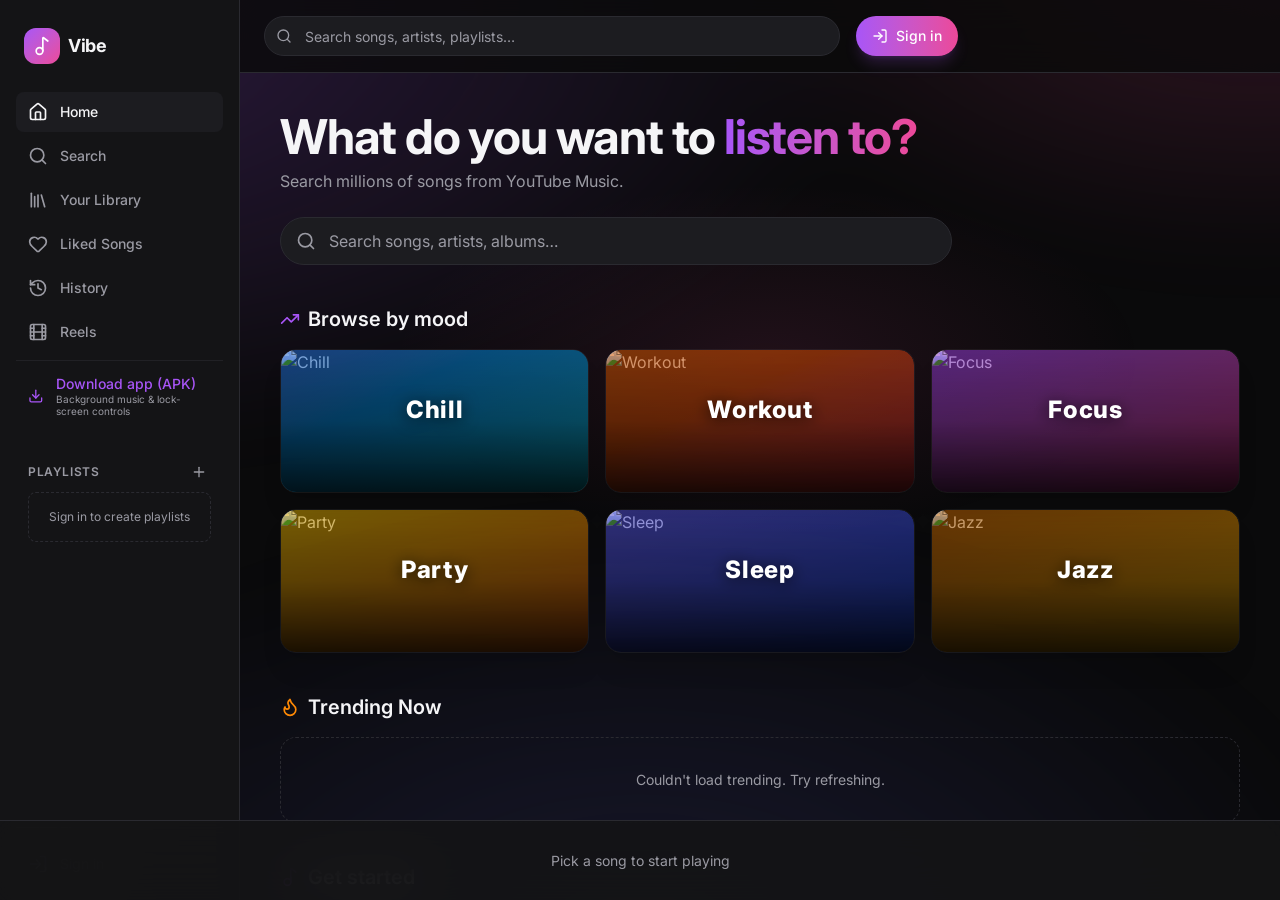
==== index.html @ f63438b2 "Deploy 2026-10-21T13:53Z" ====
<!doctype html>
<html lang="en">
  <head>
    <meta charset="UTF-8" />
    <link rel="icon" type="image/svg+xml" href="/favicon.svg" />
    <link rel="manifest" href="/manifest.webmanifest" />
    <meta name="viewport" content="width=device-width, initial-scale=1.0, viewport-fit=cover" />
    <title>Vibe — Music</title>
    <meta name="mobile-web-app-capable" content="yes" />
    <meta name="apple-mobile-web-app-capable" content="yes" />
    <meta name="apple-mobile-web-app-status-bar-style" content="black-translucent" />
    <meta name="apple-mobile-web-app-title" content="Vibe" />
    <link rel="apple-touch-icon" href="/icons/apple-touch-icon.png" />
    <meta name="description" content="Vibe Music — search, play, and collect your favorite songs from YouTube Music. Create playlists, like tracks, and listen anywhere." />
    <meta name="theme-color" content="#a855f7" />
    <meta property="og:title" content="Vibe — Music" />
    <meta property="og:description" content="Search, play, and collect your favorite songs from YouTube Music." />
    <meta property="og:type" content="website" />
    <meta property="og:url" content="https://music.modhub.eu.org" />
    <meta property="og:image" content="https://music.modhub.eu.org/og-image.png" />
    <meta name="twitter:card" content="summary_large_image" />
    <meta name="twitter:title" content="Vibe — Music" />
    <meta name="twitter:description" content="Search, play, and collect your favorite songs from YouTube Music." />
    <link rel="canonical" href="https://music.modhub.eu.org" />
    <link rel="preconnect" href="https://fonts.googleapis.com" />
    <link rel="preconnect" href="https://fonts.gstatic.com" crossorigin />
    <link href="https://fonts.googleapis.com/css2?family=Inter:wght@400;500;600;700;800&display=swap" rel="stylesheet" />
    <script type="module" crossorigin src="/assets/index-BEentxpE.js"></script>
    <link rel="stylesheet" crossorigin href="/assets/index-O34s4VOb.css">
  </head>
  <body>
    <div id="root"></div>
  </body>
</html>
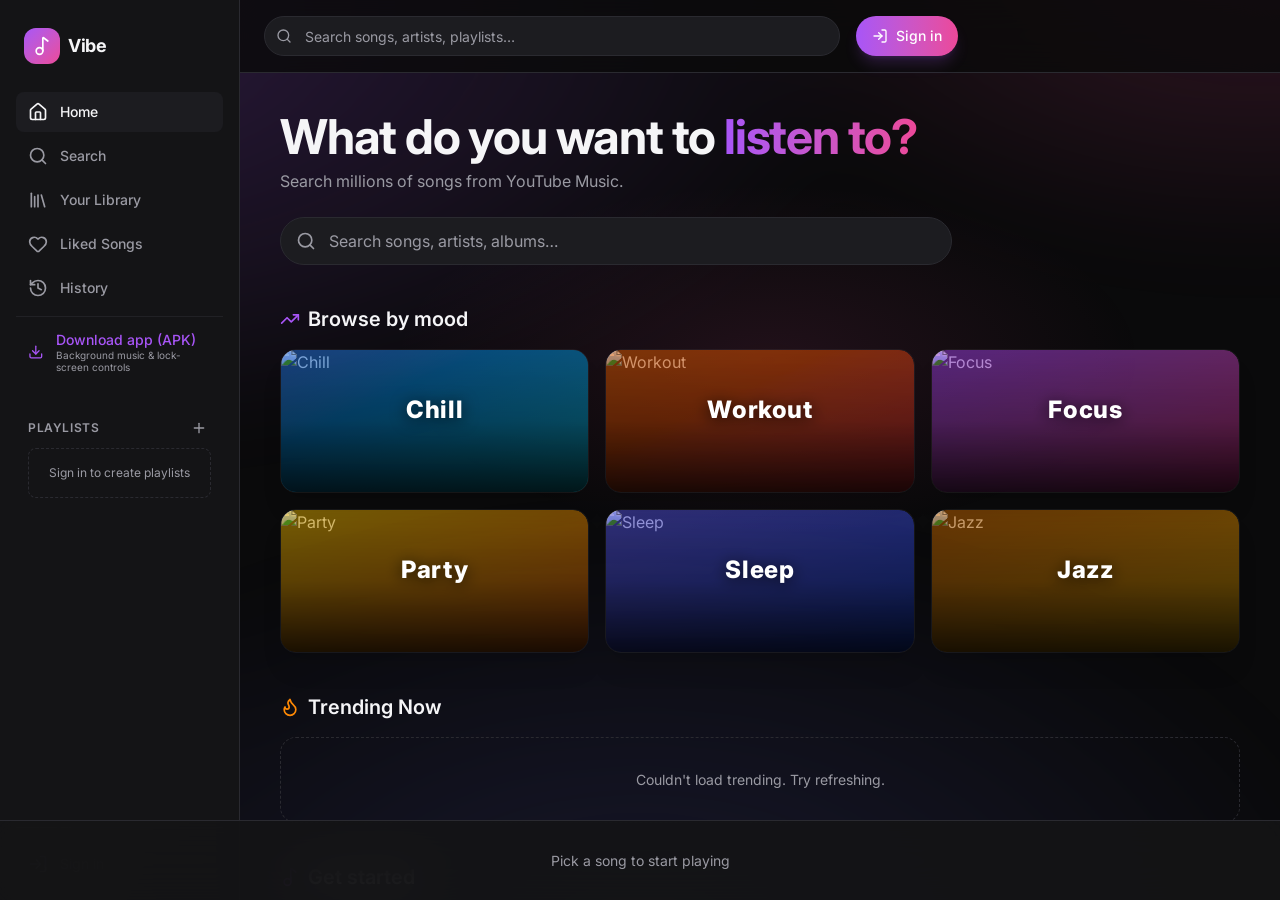
==== commit e683e3c5: "Deploy 2026-10-21T17:38Z" ====
--- a/index.html
+++ b/index.html
@@ -25,8 +25,8 @@
     <link rel="preconnect" href="https://fonts.googleapis.com" />
     <link rel="preconnect" href="https://fonts.gstatic.com" crossorigin />
     <link href="https://fonts.googleapis.com/css2?family=Inter:wght@400;500;600;700;800&display=swap" rel="stylesheet" />
-    <script type="module" crossorigin src="/assets/index-BEentxpE.js"></script>
-    <link rel="stylesheet" crossorigin href="/assets/index-O34s4VOb.css">
+    <script type="module" crossorigin src="/assets/index-B-rxiZop.js"></script>
+    <link rel="stylesheet" crossorigin href="/assets/index-B0Cyg6VO.css">
   </head>
   <body>
     <div id="root"></div>
--- a/assets/index-B0Cyg6VO.css
+++ b/assets/index-B0Cyg6VO.css
@@ -0,0 +1,2 @@
+/*! tailwindcss v4.3.3 | MIT License | https://tailwindcss.com */
+@layer properties{@supports (((-webkit-hyphens:none)) and (not (margin-trim:inline))) or ((-moz-orient:inline) and (not (color:rgb(from red r g b)))){*,:before,:after,::backdrop{--tw-translate-x:0;--tw-translate-y:0;--tw-translate-z:0;--tw-scale-x:1;--tw-scale-y:1;--tw-scale-z:1;--tw-rotate-x:initial;--tw-rotate-y:initial;--tw-rotate-z:initial;--tw-skew-x:initial;--tw-skew-y:initial;--tw-border-style:solid;--tw-gradient-position:initial;--tw-gradient-from:#0000;--tw-gradient-via:#0000;--tw-gradient-to:#0000;--tw-gradient-stops:initial;--tw-gradient-via-stops:initial;--tw-gradient-from-position:0%;--tw-gradient-via-position:50%;--tw-gradient-to-position:100%;--tw-leading:initial;--tw-font-weight:initial;--tw-tracking:initial;--tw-ordinal:initial;--tw-slashed-zero:initial;--tw-numeric-figure:initial;--tw-numeric-spacing:initial;--tw-numeric-fraction:initial;--tw-shadow:0 0 #0000;--tw-shadow-color:initial;--tw-shadow-alpha:100%;--tw-inset-shadow:0 0 #0000;--tw-inset-shadow-color:initial;--tw-inset-shadow-alpha:100%;--tw-ring-color:initial;--tw-ring-shadow:0 0 #0000;--tw-inset-ring-color:initial;--tw-inset-ring-shadow:0 0 #0000;--tw-ring-inset:initial;--tw-ring-offset-width:0px;--tw-ring-offset-color:#fff;--tw-ring-offset-shadow:0 0 #0000;--tw-outline-style:solid;--tw-blur:initial;--tw-brightness:initial;--tw-contrast:initial;--tw-grayscale:initial;--tw-hue-rotate:initial;--tw-invert:initial;--tw-opacity:initial;--tw-saturate:initial;--tw-sepia:initial;--tw-drop-shadow:initial;--tw-drop-shadow-color:initial;--tw-drop-shadow-alpha:100%;--tw-drop-shadow-size:initial;--tw-backdrop-blur:initial;--tw-backdrop-brightness:initial;--tw-backdrop-contrast:initial;--tw-backdrop-grayscale:initial;--tw-backdrop-hue-rotate:initial;--tw-backdrop-invert:initial;--tw-backdrop-opacity:initial;--tw-backdrop-saturate:initial;--tw-backdrop-sepia:initial;--tw-duration:initial}}}@layer theme{:root,:host{--font-sans:"Inter", ui-sans-serif, system-ui, sans-serif;--font-mono:ui-monospace, SFMono-Regular, Menlo, Monaco, Consolas, "Liberation Mono", "Courier New", monospace;--color-red-400:oklch(70.4% .191 22.216);--color-red-500:oklch(63.7% .237 25.331);--color-orange-400:oklch(75% .183 55.934);--color-orange-500:oklch(70.5% .213 47.604);--color-amber-600:oklch(66.6% .179 58.318);--color-yellow-300:oklch(90.5% .182 98.111);--color-yellow-400:oklch(85.2% .199 91.936);--color-yellow-500:oklch(79.5% .184 86.047);--color-green-400:oklch(79.2% .209 151.711);--color-green-500:oklch(72.3% .219 149.579);--color-cyan-400:oklch(78.9% .154 211.53);--color-blue-500:oklch(62.3% .214 259.815);--color-blue-700:oklch(48.8% .243 264.376);--color-indigo-500:oklch(58.5% .233 277.117);--color-purple-500:oklch(62.7% .265 303.9);--color-pink-400:oklch(71.8% .202 349.761);--color-pink-500:oklch(65.6% .241 354.308);--color-black:#000;--color-white:#fff;--spacing:.25rem;--container-sm:24rem;--container-md:28rem;--container-xl:36rem;--container-2xl:42rem;--container-6xl:72rem;--text-xs:.75rem;--text-xs--line-height:calc(1 / .75);--text-sm:.875rem;--text-sm--line-height:calc(1.25 / .875);--text-base:1rem;--text-base--line-height:calc(1.5 / 1);--text-lg:1.125rem;--text-lg--line-height:calc(1.75 / 1.125);--text-xl:1.25rem;--text-xl--line-height:calc(1.75 / 1.25);--text-2xl:1.5rem;--text-2xl--line-height:calc(2 / 1.5);--text-3xl:1.875rem;--text-3xl--line-height:calc(2.25 / 1.875);--text-4xl:2.25rem;--text-4xl--line-height:calc(2.5 / 2.25);--text-5xl:3rem;--text-5xl--line-height:1;--font-weight-normal:400;--font-weight-medium:500;--font-weight-semibold:600;--font-weight-bold:700;--font-weight-extrabold:800;--tracking-tight:-.025em;--tracking-wide:.025em;--tracking-wider:.05em;--leading-tight:1.25;--radius-md:.375rem;--radius-lg:.5rem;--radius-xl:.75rem;--radius-2xl:1rem;--radius-3xl:1.5rem;--animate-spin:spin 1s linear infinite;--animate-pulse:pulse 2s cubic-bezier(.4, 0, .6, 1) infinite;--blur-sm:8px;--blur-xl:24px;--blur-3xl:64px;--default-transition-duration:.15s;--default-transition-timing-function:cubic-bezier(.4, 0, .2, 1);--default-font-family:var(--font-sans);--default-mono-font-family:var(--font-mono);--color-bg:#0a0a0b;--color-surface:#141416;--color-surface-2:#1c1c20;--color-border:#2a2a30;--color-text:#f5f5f7;--color-muted:#9a9aa3;--color-accent:#a855f7;--color-accent-2:#ec4899;--color-accent-soft:#a855f720}}@layer base{*,:after,:before,::backdrop{box-sizing:border-box;border:0 solid;margin:0;padding:0}::file-selector-button{box-sizing:border-box;border:0 solid;margin:0;padding:0}html,:host{-webkit-text-size-adjust:100%;tab-size:4;line-height:1.5;font-family:var(--default-font-family,-apple-system, BlinkMacSystemFont, "Segoe UI", Roboto, "Helvetica Neue", "Noto Sans", Arial, sans-serif, "Apple Color Emoji", "Segoe UI Emoji", "Segoe UI Symbol", "Noto Color Emoji");font-feature-settings:var(--default-font-feature-settings,normal);font-variation-settings:var(--default-font-variation-settings,normal);-webkit-tap-highlight-color:transparent}hr{height:0;color:inherit;border-top-width:1px}abbr:where([title]){-webkit-text-decoration:underline dotted;text-decoration:underline dotted}h1,h2,h3,h4,h5,h6{font-size:inherit;font-weight:inherit}a{color:inherit;-webkit-text-decoration:inherit;-webkit-text-decoration:inherit;-webkit-text-decoration:inherit;-webkit-text-decoration:inherit;text-decoration:inherit}b,strong{font-weight:bolder}code,kbd,samp,pre{font-family:var(--default-mono-font-family,ui-monospace, SFMono-Regular, Menlo, Monaco, Consolas, "Liberation Mono", "Courier New", monospace);font-feature-settings:var(--default-mono-font-feature-settings,normal);font-variation-settings:var(--default-mono-font-variation-settings,normal);font-size:1em}small{font-size:80%}sub,sup{vertical-align:baseline;font-size:75%;line-height:0;position:relative}sub{bottom:-.25em}sup{top:-.5em}table{text-indent:0;border-color:inherit;border-collapse:collapse}:-moz-focusring:where(:not(iframe)){outline:auto}progress{vertical-align:baseline}summary{display:list-item}ol,ul,menu{list-style:none}img,svg,video,canvas,audio,iframe,embed,object{vertical-align:middle;display:block}img,video{max-width:100%;height:auto}button,input,select,optgroup,textarea{font:inherit;font-feature-settings:inherit;font-variation-settings:inherit;letter-spacing:inherit;color:inherit;opacity:1;background-color:#0000;border-radius:0}::file-selector-button{font:inherit;font-feature-settings:inherit;font-variation-settings:inherit;letter-spacing:inherit;color:inherit;opacity:1;background-color:#0000;border-radius:0}:where(select:is([multiple],[size])) optgroup{font-weight:bolder}:where(select:is([multiple],[size])) optgroup option{padding-inline-start:20px}::file-selector-button{margin-inline-end:4px}::placeholder{opacity:1}@supports (not ((-webkit-appearance:-apple-pay-button))) or (contain-intrinsic-size:1px){::placeholder{color:currentColor}@supports (color:color-mix(in lab, red, red)){::placeholder{color:color-mix(in oklab, currentcolor 50%, transparent)}}}textarea{resize:vertical}::-webkit-search-decoration{-webkit-appearance:none}::-webkit-date-and-time-value{min-height:1lh;text-align:inherit}::-webkit-datetime-edit{display:inline-flex}::-webkit-datetime-edit-fields-wrapper{padding:0}::-webkit-datetime-edit{padding-block:0}::-webkit-datetime-edit-year-field{padding-block:0}::-webkit-datetime-edit-month-field{padding-block:0}::-webkit-datetime-edit-day-field{padding-block:0}::-webkit-datetime-edit-hour-field{padding-block:0}::-webkit-datetime-edit-minute-field{padding-block:0}::-webkit-datetime-edit-second-field{padding-block:0}::-webkit-datetime-edit-millisecond-field{padding-block:0}::-webkit-datetime-edit-meridiem-field{padding-block:0}::-webkit-calendar-picker-indicator{line-height:1}:-moz-ui-invalid{box-shadow:none}button,input:where([type=button],[type=reset],[type=submit]){appearance:button}::file-selector-button{appearance:button}::-webkit-inner-spin-button{height:auto}::-webkit-outer-spin-button{height:auto}[hidden]:where(:not([hidden=until-found])){display:none!important}}@layer components;@layer utilities{.pointer-events-none{pointer-events:none}.invisible{visibility:hidden}.absolute{position:absolute}.fixed{position:fixed}.relative{position:relative}.static{position:static}.sticky{position:sticky}.-inset-full{inset:-100%}.inset-0{inset:0}.inset-y-0{inset-block:0}.top-0{top:0}.top-1\/2{top:50%}.top-3{top:calc(var(--spacing) * 3)}.right-0{right:0}.right-2{right:calc(var(--spacing) * 2)}.right-3{right:calc(var(--spacing) * 3)}.bottom-0{bottom:0}.bottom-3{bottom:calc(var(--spacing) * 3)}.left-0{left:0}.left-3{left:calc(var(--spacing) * 3)}.left-4{left:calc(var(--spacing) * 4)}.-z-10{z-index:calc(10 * -1)}.z-30{z-index:30}.z-40{z-index:40}.z-50{z-index:50}.z-\[60\]{z-index:60}.z-\[80\]{z-index:80}.mx-auto{margin-inline:auto}.mt-1{margin-top:var(--spacing)}.mt-2{margin-top:calc(var(--spacing) * 2)}.mt-4{margin-top:calc(var(--spacing) * 4)}.mt-6{margin-top:calc(var(--spacing) * 6)}.mt-auto{margin-top:auto}.mb-1{margin-bottom:var(--spacing)}.mb-2{margin-bottom:calc(var(--spacing) * 2)}.mb-3{margin-bottom:calc(var(--spacing) * 3)}.mb-4{margin-bottom:calc(var(--spacing) * 4)}.mb-6{margin-bottom:calc(var(--spacing) * 6)}.mb-8{margin-bottom:calc(var(--spacing) * 8)}.mb-10{margin-bottom:calc(var(--spacing) * 10)}.ml-0\.5{margin-left:calc(var(--spacing) * .5)}.flex{display:flex}.grid{display:grid}.hidden{display:none}.inline-flex{display:inline-flex}.h-0\.5{height:calc(var(--spacing) * .5)}.h-1{height:var(--spacing)}.h-1\.5{height:calc(var(--spacing) * 1.5)}.h-3{height:calc(var(--spacing) * 3)}.h-3\.5{height:calc(var(--spacing) * 3.5)}.h-4{height:calc(var(--spacing) * 4)}.h-5{height:calc(var(--spacing) * 5)}.h-6{height:calc(var(--spacing) * 6)}.h-7{height:calc(var(--spacing) * 7)}.h-8{height:calc(var(--spacing) * 8)}.h-9{height:calc(var(--spacing) * 9)}.h-10{height:calc(var(--spacing) * 10)}.h-11{height:calc(var(--spacing) * 11)}.h-12{height:calc(var(--spacing) * 12)}.h-16{height:calc(var(--spacing) * 16)}.h-36{height:calc(var(--spacing) * 36)}.h-40{height:calc(var(--spacing) * 40)}.h-dvh{height:100dvh}.h-full{height:100%}.h-px{height:1px}.max-h-60{max-height:calc(var(--spacing) * 60)}.max-h-\[70vh\]{max-height:70vh}.min-h-screen{min-height:100vh}.w-1\/2{width:50%}.w-3\.5{width:calc(var(--spacing) * 3.5)}.w-3\/4{width:75%}.w-4{width:calc(var(--spacing) * 4)}.w-5{width:calc(var(--spacing) * 5)}.w-6{width:calc(var(--spacing) * 6)}.w-7{width:calc(var(--spacing) * 7)}.w-8{width:calc(var(--spacing) * 8)}.w-9{width:calc(var(--spacing) * 9)}.w-10{width:calc(var(--spacing) * 10)}.w-11{width:calc(var(--spacing) * 11)}.w-12{width:calc(var(--spacing) * 12)}.w-16{width:calc(var(--spacing) * 16)}.w-20{width:calc(var(--spacing) * 20)}.w-40{width:calc(var(--spacing) * 40)}.w-48{width:calc(var(--spacing) * 48)}.w-60{width:calc(var(--spacing) * 60)}.w-72{width:calc(var(--spacing) * 72)}.w-full{width:100%}.w-px{width:1px}.max-w-2xl{max-width:var(--container-2xl)}.max-w-6xl{max-width:var(--container-6xl)}.max-w-\[85vw\]{max-width:85vw}.max-w-md{max-width:var(--container-md)}.max-w-sm{max-width:var(--container-sm)}.max-w-xl{max-width:var(--container-xl)}.min-w-0{min-width:0}.flex-1{flex:1}.shrink-0{flex-shrink:0}.translate-x-\[-100\%\]{--tw-translate-x:-100%;translate:var(--tw-translate-x) var(--tw-translate-y)}.-translate-y-1\/2{--tw-translate-y:calc(calc(1 / 2 * 100%) * -1);translate:var(--tw-translate-x) var(--tw-translate-y)}.translate-y-0{--tw-translate-y:0px;translate:var(--tw-translate-x) var(--tw-translate-y)}.translate-y-full{--tw-translate-y:100%;translate:var(--tw-translate-x) var(--tw-translate-y)}.scale-75{--tw-scale-x:75%;--tw-scale-y:75%;--tw-scale-z:75%;scale:var(--tw-scale-x) var(--tw-scale-y)}.scale-125{--tw-scale-x:125%;--tw-scale-y:125%;--tw-scale-z:125%;scale:var(--tw-scale-x) var(--tw-scale-y)}.skew-x-12{--tw-skew-x:skewX(12deg);transform:var(--tw-rotate-x,) var(--tw-rotate-y,) var(--tw-rotate-z,) var(--tw-skew-x,) var(--tw-skew-y,)}.transform{transform:var(--tw-rotate-x,) var(--tw-rotate-y,) var(--tw-rotate-z,) var(--tw-skew-x,) var(--tw-skew-y,)}.animate-pulse{animation:var(--animate-pulse)}.animate-spin{animation:var(--animate-spin)}.cursor-pointer{cursor:pointer}.resize-none{resize:none}.grid-cols-2{grid-template-columns:repeat(2,minmax(0,1fr))}.grid-cols-\[auto_1fr_auto\]{grid-template-columns:auto 1fr auto}.flex-col{flex-direction:column}.items-center{align-items:center}.items-end{align-items:flex-end}.items-start{align-items:flex-start}.justify-between{justify-content:space-between}.justify-center{justify-content:center}.justify-end{justify-content:flex-end}.gap-1{gap:var(--spacing)}.gap-1\.5{gap:calc(var(--spacing) * 1.5)}.gap-2{gap:calc(var(--spacing) * 2)}.gap-3{gap:calc(var(--spacing) * 3)}.gap-4{gap:calc(var(--spacing) * 4)}.gap-5{gap:calc(var(--spacing) * 5)}.gap-6{gap:calc(var(--spacing) * 6)}.gap-7{gap:calc(var(--spacing) * 7)}.truncate{text-overflow:ellipsis;white-space:nowrap;overflow:hidden}.overflow-hidden{overflow:hidden}.overflow-y-auto{overflow-y:auto}.rounded-2xl{border-radius:var(--radius-2xl)}.rounded-3xl{border-radius:var(--radius-3xl)}.rounded-full{border-radius:2147483647px}.rounded-lg{border-radius:var(--radius-lg)}.rounded-md{border-radius:var(--radius-md)}.rounded-xl{border-radius:var(--radius-xl)}.rounded-t-2xl{border-top-left-radius:var(--radius-2xl);border-top-right-radius:var(--radius-2xl)}.border{border-style:var(--tw-border-style);border-width:1px}.border-t{border-top-style:var(--tw-border-style);border-top-width:1px}.border-r{border-right-style:var(--tw-border-style);border-right-width:1px}.border-b{border-bottom-style:var(--tw-border-style);border-bottom-width:1px}.border-dashed{--tw-border-style:dashed;border-style:dashed}.border-border{border-color:var(--color-border)}.border-border\/60{border-color:#2a2a3099}@supports (color:color-mix(in lab, red, red)){.border-border\/60{border-color:color-mix(in oklab, var(--color-border) 60%, transparent)}}.border-border\/70{border-color:#2a2a30b3}@supports (color:color-mix(in lab, red, red)){.border-border\/70{border-color:color-mix(in oklab, var(--color-border) 70%, transparent)}}.border-green-500\/30{border-color:#00c7584d}@supports (color:color-mix(in lab, red, red)){.border-green-500\/30{border-color:color-mix(in oklab, var(--color-green-500) 30%, transparent)}}.border-red-500\/30{border-color:#fb2c364d}@supports (color:color-mix(in lab, red, red)){.border-red-500\/30{border-color:color-mix(in oklab, var(--color-red-500) 30%, transparent)}}.border-white\/5{border-color:#ffffff0d}@supports (color:color-mix(in lab, red, red)){.border-white\/5{border-color:color-mix(in oklab, var(--color-white) 5%, transparent)}}.border-yellow-500\/30{border-color:#edb2004d}@supports (color:color-mix(in lab, red, red)){.border-yellow-500\/30{border-color:color-mix(in oklab, var(--color-yellow-500) 30%, transparent)}}.bg-accent{background-color:var(--color-accent)}.bg-accent-soft{background-color:var(--color-accent-soft)}.bg-accent\/10{background-color:#a855f71a}@supports (color:color-mix(in lab, red, red)){.bg-accent\/10{background-color:color-mix(in oklab, var(--color-accent) 10%, transparent)}}.bg-accent\/15{background-color:#a855f726}@supports (color:color-mix(in lab, red, red)){.bg-accent\/15{background-color:color-mix(in oklab, var(--color-accent) 15%, transparent)}}.bg-bg{background-color:var(--color-bg)}.bg-bg\/80{background-color:#0a0a0bcc}@supports (color:color-mix(in lab, red, red)){.bg-bg\/80{background-color:color-mix(in oklab, var(--color-bg) 80%, transparent)}}.bg-black\/50{background-color:#00000080}@supports (color:color-mix(in lab, red, red)){.bg-black\/50{background-color:color-mix(in oklab, var(--color-black) 50%, transparent)}}.bg-black\/60{background-color:#0009}@supports (color:color-mix(in lab, red, red)){.bg-black\/60{background-color:color-mix(in oklab, var(--color-black) 60%, transparent)}}.bg-black\/70{background-color:#000000b3}@supports (color:color-mix(in lab, red, red)){.bg-black\/70{background-color:color-mix(in oklab, var(--color-black) 70%, transparent)}}.bg-black\/85{background-color:#000000d9}@supports (color:color-mix(in lab, red, red)){.bg-black\/85{background-color:color-mix(in oklab, var(--color-black) 85%, transparent)}}.bg-border{background-color:var(--color-border)}.bg-green-500\/10{background-color:#00c7581a}@supports (color:color-mix(in lab, red, red)){.bg-green-500\/10{background-color:color-mix(in oklab, var(--color-green-500) 10%, transparent)}}.bg-red-500\/10{background-color:#fb2c361a}@supports (color:color-mix(in lab, red, red)){.bg-red-500\/10{background-color:color-mix(in oklab, var(--color-red-500) 10%, transparent)}}.bg-surface{background-color:var(--color-surface)}.bg-surface-2{background-color:var(--color-surface-2)}.bg-surface\/60{background-color:#14141699}@supports (color:color-mix(in lab, red, red)){.bg-surface\/60{background-color:color-mix(in oklab, var(--color-surface) 60%, transparent)}}.bg-surface\/90{background-color:#141416e6}@supports (color:color-mix(in lab, red, red)){.bg-surface\/90{background-color:color-mix(in oklab, var(--color-surface) 90%, transparent)}}.bg-surface\/95{background-color:#141416f2}@supports (color:color-mix(in lab, red, red)){.bg-surface\/95{background-color:color-mix(in oklab, var(--color-surface) 95%, transparent)}}.bg-text{background-color:var(--color-text)}.bg-text\/80{background-color:#f5f5f7cc}@supports (color:color-mix(in lab, red, red)){.bg-text\/80{background-color:color-mix(in oklab, var(--color-text) 80%, transparent)}}.bg-white\/20{background-color:#fff3}@supports (color:color-mix(in lab, red, red)){.bg-white\/20{background-color:color-mix(in oklab, var(--color-white) 20%, transparent)}}.bg-yellow-500\/10{background-color:#edb2001a}@supports (color:color-mix(in lab, red, red)){.bg-yellow-500\/10{background-color:color-mix(in oklab, var(--color-yellow-500) 10%, transparent)}}.bg-gradient-to-b{--tw-gradient-position:to bottom in oklab;background-image:linear-gradient(var(--tw-gradient-stops))}.bg-gradient-to-br{--tw-gradient-position:to bottom right in oklab;background-image:linear-gradient(var(--tw-gradient-stops))}.bg-gradient-to-r{--tw-gradient-position:to right in oklab;background-image:linear-gradient(var(--tw-gradient-stops))}.bg-gradient-to-t{--tw-gradient-position:to top in oklab;background-image:linear-gradient(var(--tw-gradient-stops))}.from-accent{--tw-gradient-from:var(--color-accent);--tw-gradient-stops:var(--tw-gradient-via-stops,var(--tw-gradient-position), var(--tw-gradient-from) var(--tw-gradient-from-position), var(--tw-gradient-to) var(--tw-gradient-to-position))}.from-amber-600{--tw-gradient-from:var(--color-amber-600);--tw-gradient-stops:var(--tw-gradient-via-stops,var(--tw-gradient-position), var(--tw-gradient-from) var(--tw-gradient-from-position), var(--tw-gradient-to) var(--tw-gradient-to-position))}.from-bg\/40{--tw-gradient-from:#0a0a0b66}@supports (color:color-mix(in lab, red, red)){.from-bg\/40{--tw-gradient-from:color-mix(in oklab, var(--color-bg) 40%, transparent)}}.from-bg\/40{--tw-gradient-stops:var(--tw-gradient-via-stops,var(--tw-gradient-position), var(--tw-gradient-from) var(--tw-gradient-from-position), var(--tw-gradient-to) var(--tw-gradient-to-position))}.from-black\/80{--tw-gradient-from:#000c}@supports (color:color-mix(in lab, red, red)){.from-black\/80{--tw-gradient-from:color-mix(in oklab, var(--color-black) 80%, transparent)}}.from-black\/80{--tw-gradient-stops:var(--tw-gradient-via-stops,var(--tw-gradient-position), var(--tw-gradient-from) var(--tw-gradient-from-position), var(--tw-gradient-to) var(--tw-gradient-to-position))}.from-blue-500{--tw-gradient-from:var(--color-blue-500);--tw-gradient-stops:var(--tw-gradient-via-stops,var(--tw-gradient-position), var(--tw-gradient-from) var(--tw-gradient-from-position), var(--tw-gradient-to) var(--tw-gradient-to-position))}.from-indigo-500{--tw-gradient-from:var(--color-indigo-500);--tw-gradient-stops:var(--tw-gradient-via-stops,var(--tw-gradient-position), var(--tw-gradient-from) var(--tw-gradient-from-position), var(--tw-gradient-to) var(--tw-gradient-to-position))}.from-orange-500{--tw-gradient-from:var(--color-orange-500);--tw-gradient-stops:var(--tw-gradient-via-stops,var(--tw-gradient-position), var(--tw-gradient-from) var(--tw-gradient-from-position), var(--tw-gradient-to) var(--tw-gradient-to-position))}.from-pink-500{--tw-gradient-from:var(--color-pink-500);--tw-gradient-stops:var(--tw-gradient-via-stops,var(--tw-gradient-position), var(--tw-gradient-from) var(--tw-gradient-from-position), var(--tw-gradient-to) var(--tw-gradient-to-position))}.from-purple-500{--tw-gradient-from:var(--color-purple-500);--tw-gradient-stops:var(--tw-gradient-via-stops,var(--tw-gradient-position), var(--tw-gradient-from) var(--tw-gradient-from-position), var(--tw-gradient-to) var(--tw-gradient-to-position))}.from-transparent{--tw-gradient-from:transparent;--tw-gradient-stops:var(--tw-gradient-via-stops,var(--tw-gradient-position), var(--tw-gradient-from) var(--tw-gradient-from-position), var(--tw-gradient-to) var(--tw-gradient-to-position))}.from-yellow-400{--tw-gradient-from:var(--color-yellow-400);--tw-gradient-stops:var(--tw-gradient-via-stops,var(--tw-gradient-position), var(--tw-gradient-from) var(--tw-gradient-from-position), var(--tw-gradient-to) var(--tw-gradient-to-position))}.via-bg\/70{--tw-gradient-via:#0a0a0bb3}@supports (color:color-mix(in lab, red, red)){.via-bg\/70{--tw-gradient-via:color-mix(in oklab, var(--color-bg) 70%, transparent)}}.via-bg\/70{--tw-gradient-via-stops:var(--tw-gradient-position), var(--tw-gradient-from) var(--tw-gradient-from-position), var(--tw-gradient-via) var(--tw-gradient-via-position), var(--tw-gradient-to) var(--tw-gradient-to-position);--tw-gradient-stops:var(--tw-gradient-via-stops)}.via-black\/30{--tw-gradient-via:#0000004d}@supports (color:color-mix(in lab, red, red)){.via-black\/30{--tw-gradient-via:color-mix(in oklab, var(--color-black) 30%, transparent)}}.via-black\/30{--tw-gradient-via-stops:var(--tw-gradient-position), var(--tw-gradient-from) var(--tw-gradient-from-position), var(--tw-gradient-via) var(--tw-gradient-via-position), var(--tw-gradient-to) var(--tw-gradient-to-position);--tw-gradient-stops:var(--tw-gradient-via-stops)}.via-white\/10{--tw-gradient-via:#ffffff1a}@supports (color:color-mix(in lab, red, red)){.via-white\/10{--tw-gradient-via:color-mix(in oklab, var(--color-white) 10%, transparent)}}.via-white\/10{--tw-gradient-via-stops:var(--tw-gradient-position), var(--tw-gradient-from) var(--tw-gradient-from-position), var(--tw-gradient-via) var(--tw-gradient-via-position), var(--tw-gradient-to) var(--tw-gradient-to-position);--tw-gradient-stops:var(--tw-gradient-via-stops)}.to-accent-2{--tw-gradient-to:var(--color-accent-2);--tw-gradient-stops:var(--tw-gradient-via-stops,var(--tw-gradient-position), var(--tw-gradient-from) var(--tw-gradient-from-position), var(--tw-gradient-to) var(--tw-gradient-to-position))}.to-bg{--tw-gradient-to:var(--color-bg);--tw-gradient-stops:var(--tw-gradient-via-stops,var(--tw-gradient-position), var(--tw-gradient-from) var(--tw-gradient-from-position), var(--tw-gradient-to) var(--tw-gradient-to-position))}.to-black\/10{--tw-gradient-to:#0000001a}@supports (color:color-mix(in lab, red, red)){.to-black\/10{--tw-gradient-to:color-mix(in oklab, var(--color-black) 10%, transparent)}}.to-black\/10{--tw-gradient-stops:var(--tw-gradient-via-stops,var(--tw-gradient-position), var(--tw-gradient-from) var(--tw-gradient-from-position), var(--tw-gradient-to) var(--tw-gradient-to-position))}.to-blue-700{--tw-gradient-to:var(--color-blue-700);--tw-gradient-stops:var(--tw-gradient-via-stops,var(--tw-gradient-position), var(--tw-gradient-from) var(--tw-gradient-from-position), var(--tw-gradient-to) var(--tw-gradient-to-position))}.to-cyan-400{--tw-gradient-to:var(--color-cyan-400);--tw-gradient-stops:var(--tw-gradient-via-stops,var(--tw-gradient-position), var(--tw-gradient-from) var(--tw-gradient-from-position), var(--tw-gradient-to) var(--tw-gradient-to-position))}.to-orange-500{--tw-gradient-to:var(--color-orange-500);--tw-gradient-stops:var(--tw-gradient-via-stops,var(--tw-gradient-position), var(--tw-gradient-from) var(--tw-gradient-from-position), var(--tw-gradient-to) var(--tw-gradient-to-position))}.to-pink-500{--tw-gradient-to:var(--color-pink-500);--tw-gradient-stops:var(--tw-gradient-via-stops,var(--tw-gradient-position), var(--tw-gradient-from) var(--tw-gradient-from-position), var(--tw-gradient-to) var(--tw-gradient-to-position))}.to-red-500{--tw-gradient-to:var(--color-red-500);--tw-gradient-stops:var(--tw-gradient-via-stops,var(--tw-gradient-position), var(--tw-gradient-from) var(--tw-gradient-from-position), var(--tw-gradient-to) var(--tw-gradient-to-position))}.to-transparent{--tw-gradient-to:transparent;--tw-gradient-stops:var(--tw-gradient-via-stops,var(--tw-gradient-position), var(--tw-gradient-from) var(--tw-gradient-from-position), var(--tw-gradient-to) var(--tw-gradient-to-position))}.to-yellow-500{--tw-gradient-to:var(--color-yellow-500);--tw-gradient-stops:var(--tw-gradient-via-stops,var(--tw-gradient-position), var(--tw-gradient-from) var(--tw-gradient-from-position), var(--tw-gradient-to) var(--tw-gradient-to-position))}.bg-clip-text{-webkit-background-clip:text;background-clip:text}.fill-current{fill:currentColor}.fill-pink-400{fill:var(--color-pink-400)}.fill-white{fill:var(--color-white)}.object-cover{object-fit:cover}.p-0{padding:0}.p-3{padding:calc(var(--spacing) * 3)}.p-4{padding:calc(var(--spacing) * 4)}.p-5{padding:calc(var(--spacing) * 5)}.p-6{padding:calc(var(--spacing) * 6)}.p-8{padding:calc(var(--spacing) * 8)}.px-1{padding-inline:var(--spacing)}.px-2{padding-inline:calc(var(--spacing) * 2)}.px-3{padding-inline:calc(var(--spacing) * 3)}.px-3\.5{padding-inline:calc(var(--spacing) * 3.5)}.px-4{padding-inline:calc(var(--spacing) * 4)}.px-5{padding-inline:calc(var(--spacing) * 5)}.px-6{padding-inline:calc(var(--spacing) * 6)}.px-8{padding-inline:calc(var(--spacing) * 8)}.py-2{padding-block:calc(var(--spacing) * 2)}.py-2\.5{padding-block:calc(var(--spacing) * 2.5)}.py-3{padding-block:calc(var(--spacing) * 3)}.py-4{padding-block:calc(var(--spacing) * 4)}.py-6{padding-block:calc(var(--spacing) * 6)}.py-8{padding-block:calc(var(--spacing) * 8)}.py-12{padding-block:calc(var(--spacing) * 12)}.py-16{padding-block:calc(var(--spacing) * 16)}.pt-1{padding-top:var(--spacing)}.pt-2{padding-top:calc(var(--spacing) * 2)}.pt-4{padding-top:calc(var(--spacing) * 4)}.pt-5{padding-top:calc(var(--spacing) * 5)}.pr-4{padding-right:calc(var(--spacing) * 4)}.pr-10{padding-right:calc(var(--spacing) * 10)}.pb-6{padding-bottom:calc(var(--spacing) * 6)}.pb-24{padding-bottom:calc(var(--spacing) * 24)}.pl-10{padding-left:calc(var(--spacing) * 10)}.pl-12{padding-left:calc(var(--spacing) * 12)}.text-center{text-align:center}.text-left{text-align:left}.text-right{text-align:right}.text-2xl{font-size:var(--text-2xl);line-height:var(--tw-leading,var(--text-2xl--line-height))}.text-3xl{font-size:var(--text-3xl);line-height:var(--tw-leading,var(--text-3xl--line-height))}.text-4xl{font-size:var(--text-4xl);line-height:var(--tw-leading,var(--text-4xl--line-height))}.text-5xl{font-size:var(--text-5xl);line-height:var(--tw-leading,var(--text-5xl--line-height))}.text-base{font-size:var(--text-base);line-height:var(--tw-leading,var(--text-base--line-height))}.text-lg{font-size:var(--text-lg);line-height:var(--tw-leading,var(--text-lg--line-height))}.text-sm{font-size:var(--text-sm);line-height:var(--tw-leading,var(--text-sm--line-height))}.text-xl{font-size:var(--text-xl);line-height:var(--tw-leading,var(--text-xl--line-height))}.text-xs{font-size:var(--text-xs);line-height:var(--tw-leading,var(--text-xs--line-height))}.text-\[10px\]{font-size:10px}.text-\[11px\]{font-size:11px}.leading-tight{--tw-leading:var(--leading-tight);line-height:var(--leading-tight)}.font-bold{--tw-font-weight:var(--font-weight-bold);font-weight:var(--font-weight-bold)}.font-extrabold{--tw-font-weight:var(--font-weight-extrabold);font-weight:var(--font-weight-extrabold)}.font-medium{--tw-font-weight:var(--font-weight-medium);font-weight:var(--font-weight-medium)}.font-normal{--tw-font-weight:var(--font-weight-normal);font-weight:var(--font-weight-normal)}.font-semibold{--tw-font-weight:var(--font-weight-semibold);font-weight:var(--font-weight-semibold)}.tracking-\[0\.2em\]{--tw-tracking:.2em;letter-spacing:.2em}.tracking-tight{--tw-tracking:var(--tracking-tight);letter-spacing:var(--tracking-tight)}.tracking-wide{--tw-tracking:var(--tracking-wide);letter-spacing:var(--tracking-wide)}.tracking-wider{--tw-tracking:var(--tracking-wider);letter-spacing:var(--tracking-wider)}.text-accent{color:var(--color-accent)}.text-bg{color:var(--color-bg)}.text-green-400{color:var(--color-green-400)}.text-muted{color:var(--color-muted)}.text-orange-400{color:var(--color-orange-400)}.text-pink-400{color:var(--color-pink-400)}.text-red-400{color:var(--color-red-400)}.text-text{color:var(--color-text)}.text-transparent{color:#0000}.text-white{color:var(--color-white)}.text-white\/70{color:#ffffffb3}@supports (color:color-mix(in lab, red, red)){.text-white\/70{color:color-mix(in oklab, var(--color-white) 70%, transparent)}}.text-yellow-300{color:var(--color-yellow-300)}.uppercase{text-transform:uppercase}.tabular-nums{--tw-numeric-spacing:tabular-nums;font-variant-numeric:var(--tw-ordinal,) var(--tw-slashed-zero,) var(--tw-numeric-figure,) var(--tw-numeric-spacing,) var(--tw-numeric-fraction,)}.opacity-0{opacity:0}.opacity-25{opacity:.25}.opacity-50{opacity:.5}.mix-blend-multiply{mix-blend-mode:multiply}.shadow-2xl{--tw-shadow:0 25px 50px -12px var(--tw-shadow-color,#00000040);box-shadow:var(--tw-inset-shadow), var(--tw-inset-ring-shadow), var(--tw-ring-offset-shadow), var(--tw-ring-shadow), var(--tw-shadow)}.shadow-lg{--tw-shadow:0 10px 15px -3px var(--tw-shadow-color,#0000001a), 0 4px 6px -4px var(--tw-shadow-color,#0000001a);box-shadow:var(--tw-inset-shadow), var(--tw-inset-ring-shadow), var(--tw-ring-offset-shadow), var(--tw-ring-shadow), var(--tw-shadow)}.shadow-md{--tw-shadow:0 4px 6px -1px var(--tw-shadow-color,#0000001a), 0 2px 4px -2px var(--tw-shadow-color,#0000001a);box-shadow:var(--tw-inset-shadow), var(--tw-inset-ring-shadow), var(--tw-ring-offset-shadow), var(--tw-ring-shadow), var(--tw-shadow)}.shadow-xl{--tw-shadow:0 20px 25px -5px var(--tw-shadow-color,#0000001a), 0 8px 10px -6px var(--tw-shadow-color,#0000001a);box-shadow:var(--tw-inset-shadow), var(--tw-inset-ring-shadow), var(--tw-ring-offset-shadow), var(--tw-ring-shadow), var(--tw-shadow)}.shadow-accent\/20{--tw-shadow-color:#a855f733}@supports (color:color-mix(in lab, red, red)){.shadow-accent\/20{--tw-shadow-color:color-mix(in oklab, color-mix(in oklab, var(--color-accent) 20%, transparent) var(--tw-shadow-alpha), transparent)}}.outline{outline-style:var(--tw-outline-style);outline-width:1px}.blur-3xl{--tw-blur:blur(var(--blur-3xl));filter:var(--tw-blur,) var(--tw-brightness,) var(--tw-contrast,) var(--tw-grayscale,) var(--tw-hue-rotate,) var(--tw-invert,) var(--tw-saturate,) var(--tw-sepia,) var(--tw-drop-shadow,)}.drop-shadow-\[0_2px_8px_rgba\(0\,0\,0\,0\.8\)\]{--tw-drop-shadow-size:drop-shadow(0 2px 8px var(--tw-drop-shadow-color,#000c));--tw-drop-shadow:var(--tw-drop-shadow-size);filter:var(--tw-blur,) var(--tw-brightness,) var(--tw-contrast,) var(--tw-grayscale,) var(--tw-hue-rotate,) var(--tw-invert,) var(--tw-saturate,) var(--tw-sepia,) var(--tw-drop-shadow,)}.filter{filter:var(--tw-blur,) var(--tw-brightness,) var(--tw-contrast,) var(--tw-grayscale,) var(--tw-hue-rotate,) var(--tw-invert,) var(--tw-saturate,) var(--tw-sepia,) var(--tw-drop-shadow,)}.backdrop-blur{--tw-backdrop-blur:blur(8px);-webkit-backdrop-filter:var(--tw-backdrop-blur,) var(--tw-backdrop-brightness,) var(--tw-backdrop-contrast,) var(--tw-backdrop-grayscale,) var(--tw-backdrop-hue-rotate,) var(--tw-backdrop-invert,) var(--tw-backdrop-opacity,) var(--tw-backdrop-saturate,) var(--tw-backdrop-sepia,);backdrop-filter:var(--tw-backdrop-blur,) var(--tw-backdrop-brightness,) var(--tw-backdrop-contrast,) var(--tw-backdrop-grayscale,) var(--tw-backdrop-hue-rotate,) var(--tw-backdrop-invert,) var(--tw-backdrop-opacity,) var(--tw-backdrop-saturate,) var(--tw-backdrop-sepia,)}.backdrop-blur-sm{--tw-backdrop-blur:blur(var(--blur-sm));-webkit-backdrop-filter:var(--tw-backdrop-blur,) var(--tw-backdrop-brightness,) var(--tw-backdrop-contrast,) var(--tw-backdrop-grayscale,) var(--tw-backdrop-hue-rotate,) var(--tw-backdrop-invert,) var(--tw-backdrop-opacity,) var(--tw-backdrop-saturate,) var(--tw-backdrop-sepia,);backdrop-filter:var(--tw-backdrop-blur,) var(--tw-backdrop-brightness,) var(--tw-backdrop-contrast,) var(--tw-backdrop-grayscale,) var(--tw-backdrop-hue-rotate,) var(--tw-backdrop-invert,) var(--tw-backdrop-opacity,) var(--tw-backdrop-saturate,) var(--tw-backdrop-sepia,)}.backdrop-blur-xl{--tw-backdrop-blur:blur(var(--blur-xl));-webkit-backdrop-filter:var(--tw-backdrop-blur,) var(--tw-backdrop-brightness,) var(--tw-backdrop-contrast,) var(--tw-backdrop-grayscale,) var(--tw-backdrop-hue-rotate,) var(--tw-backdrop-invert,) var(--tw-backdrop-opacity,) var(--tw-backdrop-saturate,) var(--tw-backdrop-sepia,);backdrop-filter:var(--tw-backdrop-blur,) var(--tw-backdrop-brightness,) var(--tw-backdrop-contrast,) var(--tw-backdrop-grayscale,) var(--tw-backdrop-hue-rotate,) var(--tw-backdrop-invert,) var(--tw-backdrop-opacity,) var(--tw-backdrop-saturate,) var(--tw-backdrop-sepia,)}.transition{transition-property:color,background-color,border-color,outline-color,text-decoration-color,fill,stroke,--tw-gradient-from,--tw-gradient-via,--tw-gradient-to,opacity,box-shadow,transform,translate,scale,rotate,filter,-webkit-backdrop-filter,backdrop-filter,display,content-visibility,overlay,pointer-events;transition-timing-function:var(--tw-ease,var(--default-transition-timing-function));transition-duration:var(--tw-duration,var(--default-transition-duration))}.transition-all{transition-property:all;transition-timing-function:var(--tw-ease,var(--default-transition-timing-function));transition-duration:var(--tw-duration,var(--default-transition-duration))}.transition-colors{transition-property:color,background-color,border-color,outline-color,text-decoration-color,fill,stroke,--tw-gradient-from,--tw-gradient-via,--tw-gradient-to;transition-timing-function:var(--tw-ease,var(--default-transition-timing-function));transition-duration:var(--tw-duration,var(--default-transition-duration))}.transition-opacity{transition-property:opacity;transition-timing-function:var(--tw-ease,var(--default-transition-timing-function));transition-duration:var(--tw-duration,var(--default-transition-duration))}.transition-transform{transition-property:transform,translate,scale,rotate;transition-timing-function:var(--tw-ease,var(--default-transition-timing-function));transition-duration:var(--tw-duration,var(--default-transition-duration))}.duration-150{--tw-duration:.15s;transition-duration:.15s}.duration-300{--tw-duration:.3s;transition-duration:.3s}.duration-500{--tw-duration:.5s;transition-duration:.5s}.duration-700{--tw-duration:.7s;transition-duration:.7s}.duration-1000{--tw-duration:1s;transition-duration:1s}.will-change-transform{will-change:transform}.outline-none{--tw-outline-style:none;outline-style:none}@media (hover:hover){.group-hover\:translate-x-\[100\%\]:is(:where(.group):hover *){--tw-translate-x:100%;translate:var(--tw-translate-x) var(--tw-translate-y)}.group-hover\:scale-100:is(:where(.group):hover *){--tw-scale-x:100%;--tw-scale-y:100%;--tw-scale-z:100%;scale:var(--tw-scale-x) var(--tw-scale-y)}.group-hover\:scale-110:is(:where(.group):hover *){--tw-scale-x:110%;--tw-scale-y:110%;--tw-scale-z:110%;scale:var(--tw-scale-x) var(--tw-scale-y)}.group-hover\:scale-115:is(:where(.group):hover *){--tw-scale-x:115%;--tw-scale-y:115%;--tw-scale-z:115%;scale:var(--tw-scale-x) var(--tw-scale-y)}.group-hover\:text-accent:is(:where(.group):hover *){color:var(--color-accent)}.group-hover\:opacity-70:is(:where(.group):hover *){opacity:.7}.group-hover\:opacity-100:is(:where(.group):hover *){opacity:1}}.placeholder\:text-muted::placeholder{color:var(--color-muted)}@media (hover:hover){.hover\:scale-105:hover{--tw-scale-x:105%;--tw-scale-y:105%;--tw-scale-z:105%;scale:var(--tw-scale-x) var(--tw-scale-y)}.hover\:scale-\[1\.03\]:hover{scale:1.03}.hover\:border-accent:hover{border-color:var(--color-accent)}.hover\:bg-accent\/10:hover{background-color:#a855f71a}@supports (color:color-mix(in lab, red, red)){.hover\:bg-accent\/10:hover{background-color:color-mix(in oklab, var(--color-accent) 10%, transparent)}}.hover\:bg-surface:hover{background-color:var(--color-surface)}.hover\:bg-surface-2:hover{background-color:var(--color-surface-2)}.hover\:bg-surface-2\/60:hover{background-color:#1c1c2099}@supports (color:color-mix(in lab, red, red)){.hover\:bg-surface-2\/60:hover{background-color:color-mix(in oklab, var(--color-surface-2) 60%, transparent)}}.hover\:text-pink-400:hover{color:var(--color-pink-400)}.hover\:text-red-400:hover{color:var(--color-red-400)}.hover\:text-text:hover{color:var(--color-text)}.hover\:underline:hover{text-decoration-line:underline}.hover\:opacity-90:hover{opacity:.9}.hover\:shadow-2xl:hover{--tw-shadow:0 25px 50px -12px var(--tw-shadow-color,#00000040);box-shadow:var(--tw-inset-shadow), var(--tw-inset-ring-shadow), var(--tw-ring-offset-shadow), var(--tw-ring-shadow), var(--tw-shadow)}}.focus\:border-accent:focus{border-color:var(--color-accent)}.focus\:ring-2:focus{--tw-ring-shadow:var(--tw-ring-inset,) 0 0 0 calc(2px + var(--tw-ring-offset-width)) var(--tw-ring-color,currentcolor);box-shadow:var(--tw-inset-shadow), var(--tw-inset-ring-shadow), var(--tw-ring-offset-shadow), var(--tw-ring-shadow), var(--tw-shadow)}.focus\:ring-accent\/30:focus{--tw-ring-color:#a855f74d}@supports (color:color-mix(in lab, red, red)){.focus\:ring-accent\/30:focus{--tw-ring-color:color-mix(in oklab, var(--color-accent) 30%, transparent)}}.focus\:outline-none:focus{--tw-outline-style:none;outline-style:none}.active\:scale-95:active{--tw-scale-x:95%;--tw-scale-y:95%;--tw-scale-z:95%;scale:var(--tw-scale-x) var(--tw-scale-y)}.disabled\:cursor-not-allowed:disabled{cursor:not-allowed}.disabled\:opacity-40:disabled{opacity:.4}.disabled\:opacity-50:disabled{opacity:.5}@media (width>=40rem){.sm\:inline{display:inline}.sm\:grid-cols-2{grid-template-columns:repeat(2,minmax(0,1fr))}}@media (width>=48rem){.md\:block{display:block}.md\:flex{display:flex}.md\:hidden{display:none}.md\:inline{display:inline}.md\:h-20{height:calc(var(--spacing) * 20)}.md\:w-72{width:calc(var(--spacing) * 72)}.md\:w-96{width:calc(var(--spacing) * 96)}.md\:flex-none{flex:none}.md\:grid-cols-2{grid-template-columns:repeat(2,minmax(0,1fr))}.md\:grid-cols-3{grid-template-columns:repeat(3,minmax(0,1fr))}.md\:grid-cols-\[40px_1fr_120px_80px\]{grid-template-columns:40px 1fr 120px 80px}.md\:items-center{align-items:center}.md\:gap-4{gap:calc(var(--spacing) * 4)}.md\:rounded-2xl{border-radius:var(--radius-2xl)}.md\:p-10{padding:calc(var(--spacing) * 10)}.md\:px-6{padding-inline:calc(var(--spacing) * 6)}.md\:py-4{padding-block:calc(var(--spacing) * 4)}.md\:text-4xl{font-size:var(--text-4xl);line-height:var(--tw-leading,var(--text-4xl--line-height))}.md\:text-5xl{font-size:var(--text-5xl);line-height:var(--tw-leading,var(--text-5xl--line-height))}}@media (width>=64rem){.lg\:grid-cols-3{grid-template-columns:repeat(3,minmax(0,1fr))}}}html,body,#root{height:100%;margin:0}body{background:var(--color-bg);color:var(--color-text);font-family:var(--font-sans);-webkit-font-smoothing:antialiased;-webkit-tap-highlight-color:transparent;overscroll-behavior:none;position:relative}body:before{content:"";z-index:0;pointer-events:none;filter:blur(40px);background:radial-gradient(70% 50% at 20% 20%,#a855f738 0%,#0000 60%),radial-gradient(50% 40% at 80% 15%,#ec48992e 0%,#0000 55%),radial-gradient(60% 50% at 50% 85%,#6366f126 0%,#0000 60%),radial-gradient(40% 35% at 10% 70%,#a855f71f 0%,#0000 50%);animation:18s ease-in-out infinite bgMove;position:fixed;inset:-30%}@keyframes bgMove{0%{transform:translate(0%)scale(1)}20%{transform:translate(8%,-6%)scale(1.08)}40%{transform:translate(-6%,8%)scale(1.03)}60%{transform:translate(10%,5%)scale(1.12)}80%{transform:translate(-8%,-4%)scale(1.06)}to{transform:translate(0%)scale(1)}}body:after{content:"";z-index:0;pointer-events:none;background:radial-gradient(45% 30% at 60% 40%,#ec48991a 0%,#0000 65%);animation:10s ease-in-out infinite alternate bgPulse;position:fixed;inset:0}@keyframes bgPulse{0%{opacity:.4;transform:scale(.95)translate(-3%,2%)}to{opacity:.9;transform:scale(1.08)translate(3%,-2%)}}#root{z-index:1;position:relative}@keyframes shimmer{0%{background-position:-200% 0}to{background-position:200% 0}}.skeleton{background:linear-gradient(90deg,#1c1c20 25%,#2a2a30 50%,#1c1c20 75%) 0 0/200% 100%;border-radius:8px;animation:1.5s infinite shimmer}.scrollbar-hide::-webkit-scrollbar{display:none}.scrollbar-hide{-ms-overflow-style:none;scrollbar-width:none}@keyframes slideIn{0%{transform:translate(-100%)}to{transform:translate(0)}}.animate-slide-in{animation:.2s ease-out slideIn}::-webkit-scrollbar{width:10px;height:10px}::-webkit-scrollbar-track{background:0 0}::-webkit-scrollbar-thumb{background:#2a2a30;border-radius:8px}::-webkit-scrollbar-thumb:hover{background:#3a3a42}@keyframes fadeIn{0%{opacity:0;transform:translateY(8px)}to{opacity:1;transform:translateY(0)}}@keyframes slideUp{0%{opacity:0;transform:translateY(20px)}to{opacity:1;transform:translateY(0)}}@keyframes pulse-ring{0%{opacity:.7;transform:scale(.95)}50%{opacity:1;transform:scale(1)}to{opacity:.7;transform:scale(.95)}}@keyframes bars{0%,to{height:4px}50%{height:14px}}.animate-fade-in{animation:.3s ease-out both fadeIn}.animate-slide-up{animation:.4s ease-out both slideUp}.stagger>*{animation:.3s ease-out both fadeIn}.stagger>:first-child{animation-delay:50ms}.stagger>:nth-child(2){animation-delay:.1s}.stagger>:nth-child(3){animation-delay:.15s}.stagger>:nth-child(4){animation-delay:.2s}.stagger>:nth-child(5){animation-delay:.25s}.stagger>:nth-child(6){animation-delay:.3s}.playing-bars{align-items:flex-end;gap:2px;height:16px;display:flex}.playing-bars span{background:currentColor;border-radius:1px;width:3px;animation:.8s ease-in-out infinite bars}.playing-bars span:nth-child(2){animation-delay:.15s}.playing-bars span:nth-child(3){animation-delay:.3s}.glass{-webkit-backdrop-filter:blur(20px);background:#141416b3}input[type=range]{appearance:none;background:#2a2a30;border-radius:2px;outline:none;height:4px}input[type=range]::-webkit-slider-thumb{appearance:none;cursor:pointer;background:#f5f5f7;border-radius:50%;width:12px;height:12px;transition:transform .1s}input[type=range]:hover::-webkit-slider-thumb{transform:scale(1.2)}input[type=range]::-moz-range-thumb{cursor:pointer;background:#f5f5f7;border:none;border-radius:50%;width:12px;height:12px}.vibe-yt iframe{border:0;display:block;width:100%!important;height:100%!important}.vibe-disc{animation:12s linear infinite vibe-spin}@keyframes vibe-spin{0%{transform:rotate(0)}to{transform:rotate(360deg)}}.vibe-np-sheet{transition:transform .34s cubic-bezier(.32,.72,0,1)}@property --tw-translate-x{syntax:"*";inherits:false;initial-value:0}@property --tw-translate-y{syntax:"*";inherits:false;initial-value:0}@property --tw-translate-z{syntax:"*";inherits:false;initial-value:0}@property --tw-scale-x{syntax:"*";inherits:false;initial-value:1}@property --tw-scale-y{syntax:"*";inherits:false;initial-value:1}@property --tw-scale-z{syntax:"*";inherits:false;initial-value:1}@property --tw-rotate-x{syntax:"*";inherits:false}@property --tw-rotate-y{syntax:"*";inherits:false}@property --tw-rotate-z{syntax:"*";inherits:false}@property --tw-skew-x{syntax:"*";inherits:false}@property --tw-skew-y{syntax:"*";inherits:false}@property --tw-border-style{syntax:"*";inherits:false;initial-value:solid}@property --tw-gradient-position{syntax:"*";inherits:false}@property --tw-gradient-from{syntax:"<color>";inherits:false;initial-value:#0000}@property --tw-gradient-via{syntax:"<color>";inherits:false;initial-value:#0000}@property --tw-gradient-to{syntax:"<color>";inherits:false;initial-value:#0000}@property --tw-gradient-stops{syntax:"*";inherits:false}@property --tw-gradient-via-stops{syntax:"*";inherits:false}@property --tw-gradient-from-position{syntax:"<length-percentage>";inherits:false;initial-value:0%}@property --tw-gradient-via-position{syntax:"<length-percentage>";inherits:false;initial-value:50%}@property --tw-gradient-to-position{syntax:"<length-percentage>";inherits:false;initial-value:100%}@property --tw-leading{syntax:"*";inherits:false}@property --tw-font-weight{syntax:"*";inherits:false}@property --tw-tracking{syntax:"*";inherits:false}@property --tw-ordinal{syntax:"*";inherits:false}@property --tw-slashed-zero{syntax:"*";inherits:false}@property --tw-numeric-figure{syntax:"*";inherits:false}@property --tw-numeric-spacing{syntax:"*";inherits:false}@property --tw-numeric-fraction{syntax:"*";inherits:false}@property --tw-shadow{syntax:"*";inherits:false;initial-value:0 0 #0000}@property --tw-shadow-color{syntax:"*";inherits:false}@property --tw-shadow-alpha{syntax:"<percentage>";inherits:false;initial-value:100%}@property --tw-inset-shadow{syntax:"*";inherits:false;initial-value:0 0 #0000}@property --tw-inset-shadow-color{syntax:"*";inherits:false}@property --tw-inset-shadow-alpha{syntax:"<percentage>";inherits:false;initial-value:100%}@property --tw-ring-color{syntax:"*";inherits:false}@property --tw-ring-shadow{syntax:"*";inherits:false;initial-value:0 0 #0000}@property --tw-inset-ring-color{syntax:"*";inherits:false}@property --tw-inset-ring-shadow{syntax:"*";inherits:false;initial-value:0 0 #0000}@property --tw-ring-inset{syntax:"*";inherits:false}@property --tw-ring-offset-width{syntax:"<length>";inherits:false;initial-value:0}@property --tw-ring-offset-color{syntax:"*";inherits:false;initial-value:#fff}@property --tw-ring-offset-shadow{syntax:"*";inherits:false;initial-value:0 0 #0000}@property --tw-outline-style{syntax:"*";inherits:false;initial-value:solid}@property --tw-blur{syntax:"*";inherits:false}@property --tw-brightness{syntax:"*";inherits:false}@property --tw-contrast{syntax:"*";inherits:false}@property --tw-grayscale{syntax:"*";inherits:false}@property --tw-hue-rotate{syntax:"*";inherits:false}@property --tw-invert{syntax:"*";inherits:false}@property --tw-opacity{syntax:"*";inherits:false}@property --tw-saturate{syntax:"*";inherits:false}@property --tw-sepia{syntax:"*";inherits:false}@property --tw-drop-shadow{syntax:"*";inherits:false}@property --tw-drop-shadow-color{syntax:"*";inherits:false}@property --tw-drop-shadow-alpha{syntax:"<percentage>";inherits:false;initial-value:100%}@property --tw-drop-shadow-size{syntax:"*";inherits:false}@property --tw-backdrop-blur{syntax:"*";inherits:false}@property --tw-backdrop-brightness{syntax:"*";inherits:false}@property --tw-backdrop-contrast{syntax:"*";inherits:false}@property --tw-backdrop-grayscale{syntax:"*";inherits:false}@property --tw-backdrop-hue-rotate{syntax:"*";inherits:false}@property --tw-backdrop-invert{syntax:"*";inherits:false}@property --tw-backdrop-opacity{syntax:"*";inherits:false}@property --tw-backdrop-saturate{syntax:"*";inherits:false}@property --tw-backdrop-sepia{syntax:"*";inherits:false}@property --tw-duration{syntax:"*";inherits:false}@keyframes spin{to{transform:rotate(360deg)}}@keyframes pulse{50%{opacity:.5}}
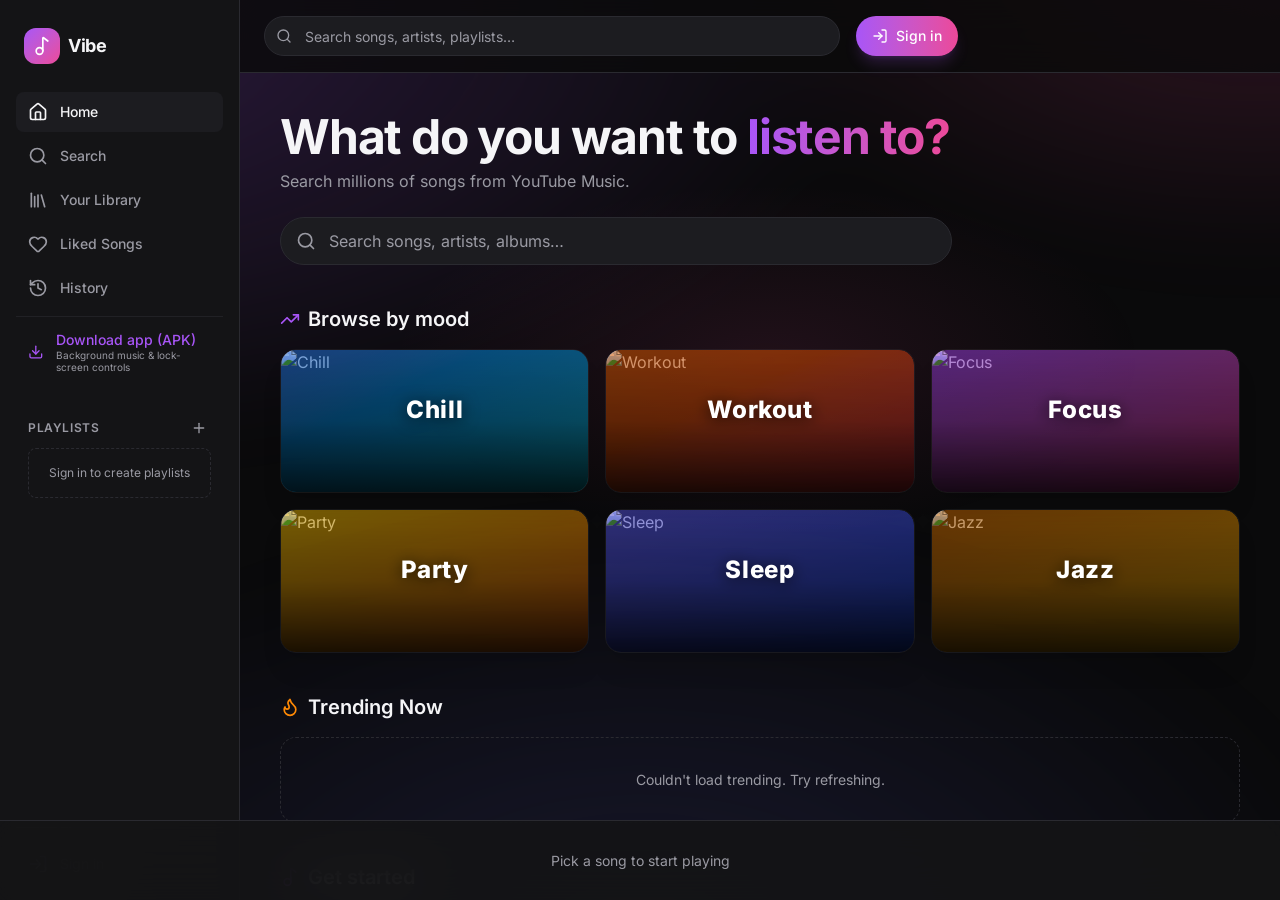
==== commit 8cb3982f: "Deploy 2026-10-21T18:59Z" ====
--- a/index.html
+++ b/index.html
@@ -22,11 +22,15 @@
     <meta name="twitter:title" content="Vibe — Music" />
     <meta name="twitter:description" content="Search, play, and collect your favorite songs from YouTube Music." />
     <link rel="canonical" href="https://music.modhub.eu.org" />
-    <link rel="preconnect" href="https://fonts.googleapis.com" />
-    <link rel="preconnect" href="https://fonts.gstatic.com" crossorigin />
-    <link href="https://fonts.googleapis.com/css2?family=Inter:wght@400;500;600;700;800&display=swap" rel="stylesheet" />
-    <script type="module" crossorigin src="/assets/index-B-rxiZop.js"></script>
-    <link rel="stylesheet" crossorigin href="/assets/index-B0Cyg6VO.css">
+    <!-- warm up the connections the first screen needs -->
+    <link rel="preconnect" href="https://i.ytimg.com" crossorigin />
+    <link rel="preconnect" href="https://images.unsplash.com" crossorigin />
+    <link rel="preconnect" href="https://rtzmsndvhihybhocvynb.supabase.co" crossorigin />
+    <script type="module" crossorigin src="/assets/index-Cw5gEXhk.js"></script>
+    <link rel="modulepreload" crossorigin href="/assets/rolldown-runtime-XKyaHtl9.js">
+    <link rel="modulepreload" crossorigin href="/assets/react-4WQ-Ib8h.js">
+    <link rel="modulepreload" crossorigin href="/assets/supabase-Dhbm6FXa.js">
+    <link rel="stylesheet" crossorigin href="/assets/index-B2ZtcrmQ.css">
   </head>
   <body>
     <div id="root"></div>
